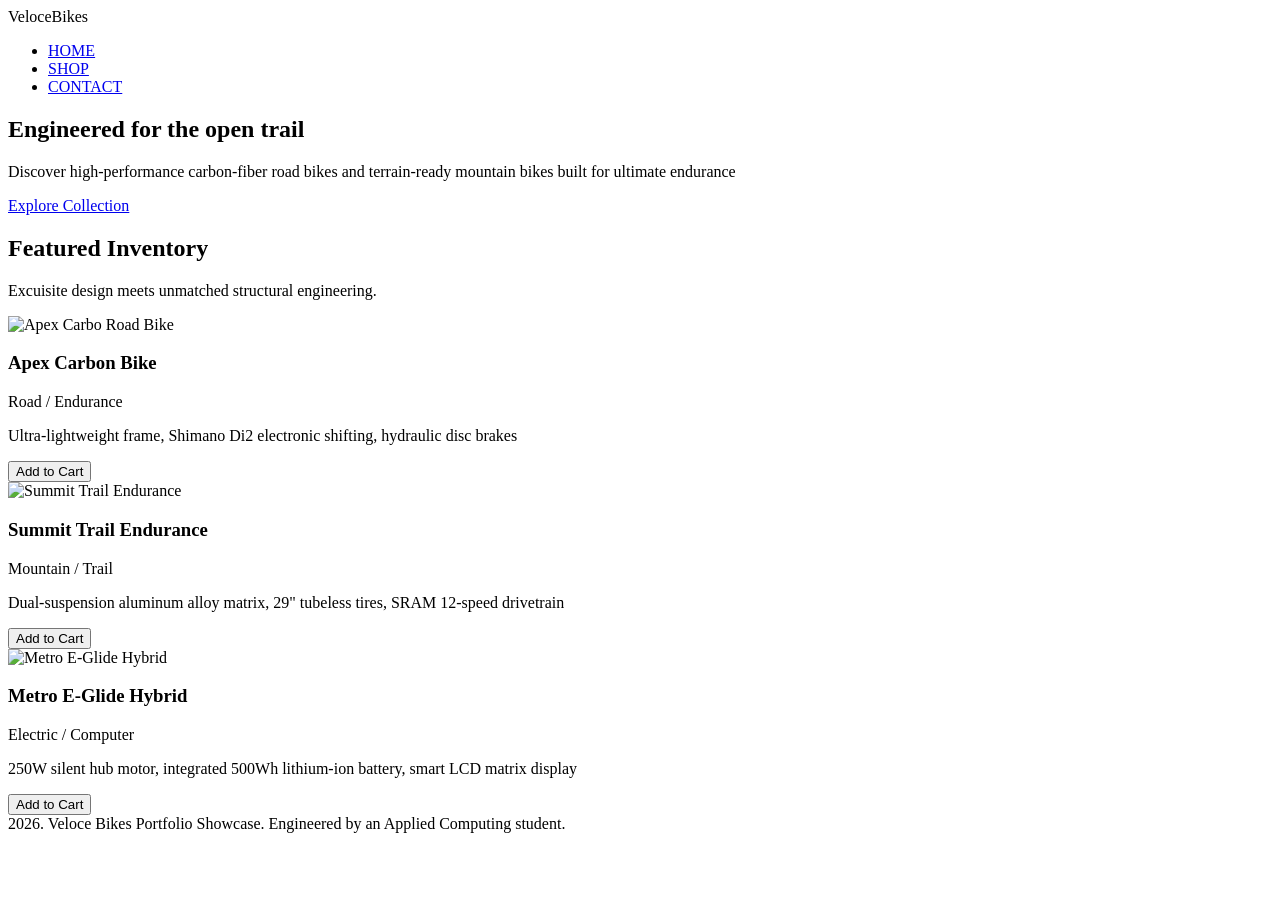
==== index.html @ 73d73b4e "Fixing file names and links for all files." ====
<!DOCTYPE html>
<html lang="en">
<head>
    <meta charset="UTF-8">
    <meta name="viewport" content="width=device-width, initial-scale=1.0">
    <title>Bike Page</title>
    <link rel="stylesheet" href="Styles.css">
</head>
<body>

    <!-- Navigation Header -->
    <header class="Navbar">
        <div- class="logo">Veloce<span>Bikes</span></div>
        <nav>
            <ul class="nav-links">
                <li><a href="#home">HOME</a></li>
                <li><a href="#shop">SHOP</a></li>
                <li><a href="#contact">CONTACT</a></li>
            </ul>
        </nav>
    </header>
    
    <!-- Hero Section -->
     <section id="home" class="hero">
        <div class="hero-content">
            <h1>Engineered for the open trail</h1>
            <p>Discover high-performance carbon-fiber road bikes and terrain-ready mountain bikes built for ultimate endurance</p>
            <a href="#shop" class="cta-btn">Explore Collection</a>
        </div>
     </section>

     <!-- Product Section -->
      <section id="shop" class="shop-section">
        <h2>Featured Inventory</h2>
        <p class="section-subtitle">Excuisite design meets unmatched structural engineering.</p>

        <div class="product-section">
             
            <!-- Bike 1 -->
             <div class="product-card">
                <img src="https://images.unsplash.com/photo-1532298229144-0ec0c57515c7?w=600&auto=format&fit=crop&q=60&ixlib=rb-4.1.0&ixid=M3wxMjA3fDB8MHxzZWFyY2h8Mnx8Um9hZCUyMGJpa2VzfGVufDB8fDB8fHww" alt="Apex Carbo Road Bike">
                <div class="card-details">
                    <h3>Apex Carbon Bike</h3>
                    <p class="category">Road / Endurance</p>
                    <p class="specs">Ultra-lightweight frame, Shimano Di2 electronic shifting, hydraulic disc brakes</p>
                    <button class="buy-btn" onclick="addtocart()">Add to Cart</button>
                </div>
             </div>   

            <!-- Bike 2 -->
             <div class="product-card">
                <img src="https://images.unsplash.com/photo-1673121414328-52eff37bc6d0?w=600&auto=format&fit=crop&q=60&ixlib=rb-4.1.0&ixid=M3wxMjA3fDB8MHxzZWFyY2h8Nnx8VHJhaWwlMjBiaWtlc3xlbnwwfHwwfHx8MA%3D%3D" alt="Summit Trail Endurance">
                <div class="card-details">
                    <h3>Summit Trail Endurance</h3>
                    <p class="category">Mountain / Trail</p>
                    <p class="specs">Dual-suspension aluminum alloy matrix, 29" tubeless tires, SRAM 12-speed drivetrain</p>
                    <button class="buy-btn" onclick="addtocart">Add to Cart</button>
                </div>
             </div>   

             <!-- Bike 3 -->
             <div class="product-card">
                <img src="https://images.unsplash.com/photo-1618987688327-dc0b28888fe4?w=600&auto=format&fit=crop&q=60&ixlib=rb-4.1.0&ixid=M3wxMjA3fDB8MHxzZWFyY2h8MjB8fGVsZWN0cmljJTIwYmlrZXxlbnwwfHwwfHx8MA%3D%3D" alt="Metro E-Glide Hybrid">
                <div class="card-details">
                    <h3>Metro E-Glide Hybrid</h3>
                    <p class="category">Electric / Computer</p>
                    <p class="specs">250W silent hub motor, integrated 500Wh lithium-ion battery, smart LCD matrix display</p>
                    <button class="buy-btn" onclick="addtocart">Add to Cart</button>
                </div>
             </div>   
        </div>
      </section>

      <!-- Footer -->
       <footer>
        2026. Veloce Bikes Portfolio Showcase. Engineered by an Applied Computing student.
       </footer>

       <!-- Interactive Section -->
        <script src="Index.js"></script>

</body>
</html>
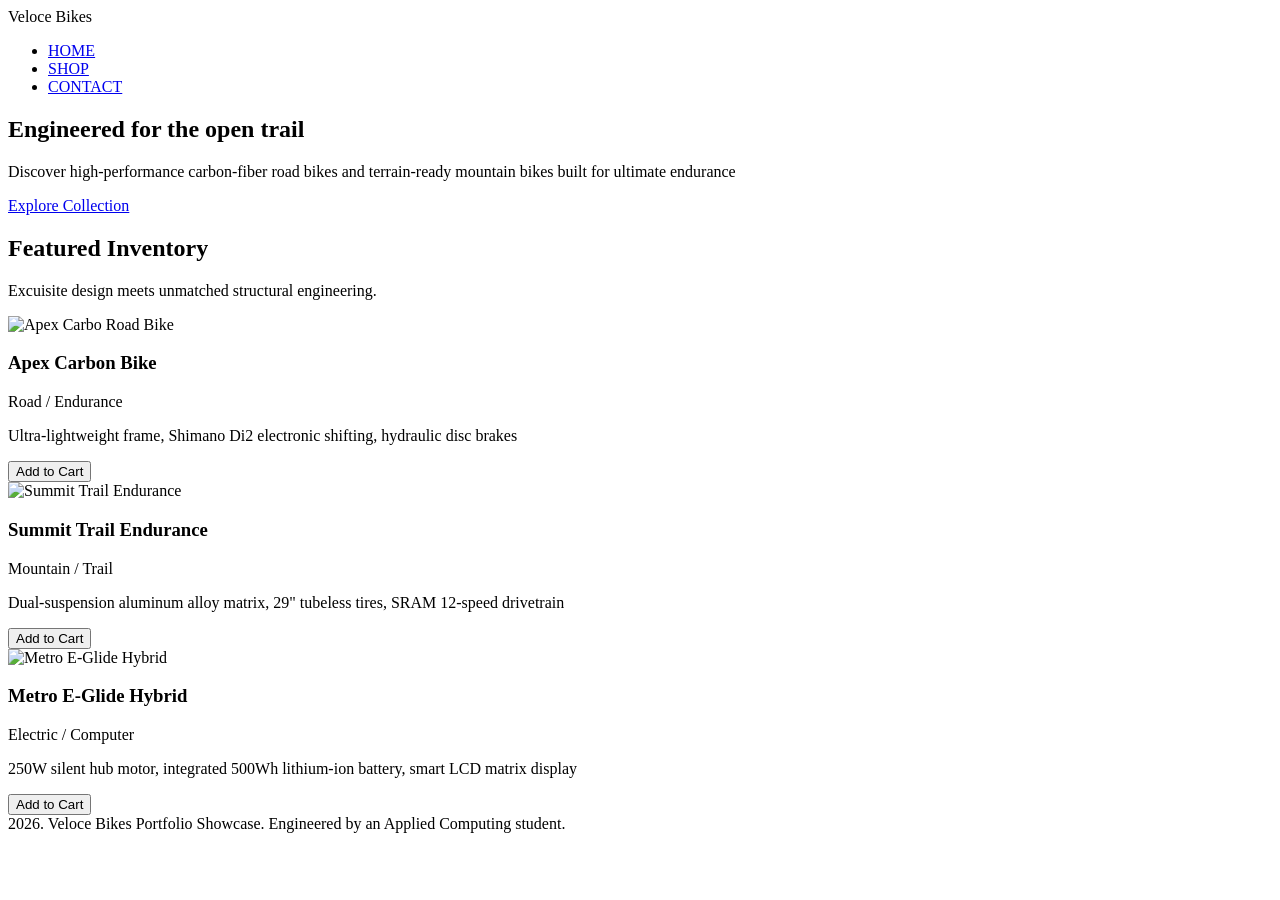
==== commit 5ca2b3fa: "Adding CSS styles and changes in logo." ====
--- a/index.html
+++ b/index.html
@@ -4,13 +4,13 @@
     <meta charset="UTF-8">
     <meta name="viewport" content="width=device-width, initial-scale=1.0">
     <title>Bike Page</title>
-    <link rel="stylesheet" href="Styles.css">
+    <link rel="stylesheet" href="styles.css">
 </head>
 <body>
 
     <!-- Navigation Header -->
     <header class="Navbar">
-        <div- class="logo">Veloce<span>Bikes</span></div>
+        <div- class="logo"><span>Veloce Bikes</span></div>
         <nav>
             <ul class="nav-links">
                 <li><a href="#home">HOME</a></li>
@@ -77,7 +77,7 @@
        </footer>
 
        <!-- Interactive Section -->
-        <script src="Index.js"></script>
+        <script src="index.js"></script>
 
 </body>
 </html>
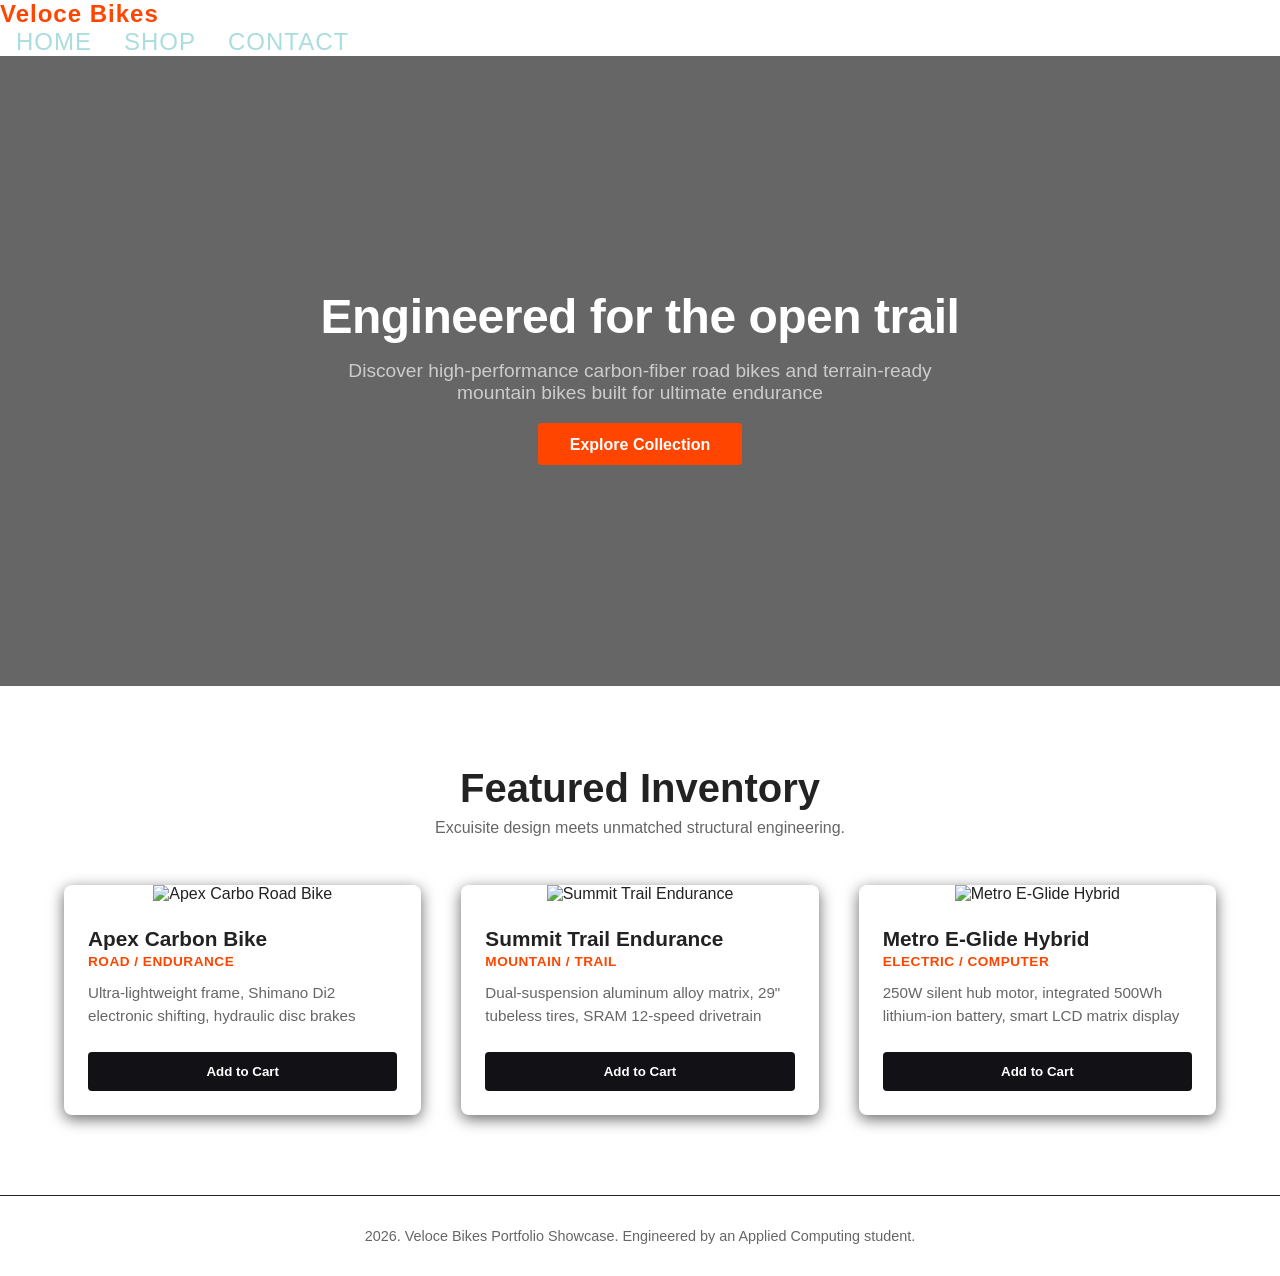
==== commit daff520a: "Trigger green tile to light up." ====
--- a/index.html
+++ b/index.html
@@ -79,5 +79,7 @@
        <!-- Interactive Section -->
         <script src="index.js"></script>
 
+        <!--Account fixing -->
+
 </body>
 </html>
--- a/styles.css
+++ b/styles.css
@@ -0,0 +1,201 @@
+/* Layout */
+*{
+    margin: 0;
+    padding: 0;
+    box-sizing: border-box;
+    font-family: 'Segoe UI', Tahoma, Geneva, Verdana, sans-serif;
+}
+
+body{
+    background-color: rgb(255, 255, 255);
+    color: rgb(34, 34, 34);
+    scroll-behavior: smooth;
+}
+
+/* Navigation header */
+.navbar{
+    display: flex;
+    justify-content: space-between;
+    align-items: center;
+    background-color: rgb(17, 17, 22);
+    padding: 1rem 5%;
+    position: sticky;
+    top: 0%;
+    z-index: 100;
+}
+
+.logo{
+    color: rgb(255, 255, 255);
+    font-size: 1.5rem;
+    font-weight: 800;
+    letter-spacing: 1px;
+}
+
+.logo span{
+    color: rgb(255, 69, 0);
+}
+
+.nav-links{
+    display: flex;
+    list-style: none;
+}
+
+.nav-links li a{
+    color: rgb(170, 221, 221);
+    text-decoration: none;
+    padding: 0.5rem 1rem;
+    font-weight: 500;
+    transition: colour 0.3s;
+}
+
+.nav-links li a:hover{
+    color: rgb(255, 69, 0);
+}
+
+.cart-btn{
+    background: transparent;
+    border: 2px solid rgb(255, 69, 0);
+    color: rgb(255, 69, 0);
+    padding: 0.5rem 1.2rem;
+    border-radius: 4px;
+    cursor: pointer;
+    font-weight: 600;
+    transition: all 0.3s;
+}
+
+.cart-btn:hover{
+    background-color: rgb(255, 69, 0);
+    color: rgb(255, 255, 255);
+}
+
+/* Hero Showcase */
+.hero{
+    background:  linear-gradient(rgba(0, 0, 0, 0.6), rgba(0, 0, 0, 0.6)), url(https://images.unsplash.com/photo-1677008921277-bfe6b91af50b?w=600&auto=format&fit=crop&q=60&ixlib=rb-4.1.0&ixid=M3wxMjA3fDB8MHxzZWFyY2h8NTB8fGVsZWN0cmljJTIwYmlrZSUyMHdhbGxwYXBlcnN8ZW58MHx8MHx8fDA%3D) center/cover no-repeat;
+    height: 70vh;
+    display: flex;
+    justify-content: center;
+    align-items: center;
+    text-align: center;
+    color: rgb(255, 255, 255);
+    padding: 0.1rem;
+}
+
+.hero-content h1{
+    font-size: 3rem;
+    margin-bottom: 1rem;
+    letter-spacing: -0.5px;
+}
+
+.hero-content p{
+    font-size: 1.2rem;
+    max-width: 600px;
+    margin: 0 auto 2rem auto;
+    color: rgb(204, 204, 204);
+}
+
+.cta-btn{
+    background-color: rgb(255, 69, 0);
+    color: rgb(255, 255, 255);
+    text-decoration: none;
+    padding: 0.8rem 2rem ;
+    border-radius: 4px;
+    font-weight: 600;
+    transition: bacground-colour 0.3s;
+}
+
+.cta-btn:hover{
+    background-color: rgb(224, 62, 0);
+}
+
+/* Product Section*/
+.shop-section{
+    padding: 5rem 5%;
+    text-align: center;
+}
+
+.shop-section h2{
+    font-size: 2.5rem;
+    margin-bottom: 0.5rem;
+}
+
+.section-subtitle{
+    color: rgb(102, 102, 102);
+    margin-bottom:  3rem;
+}
+
+/* Responsive Product Section */
+.product-section{
+    display: grid;
+    grid-template-columns: repeat(auto-fit, minmax(300px, 1fr));
+    gap: 2.5rem;
+}
+
+.product-card{
+    background-color: rgb(255, 255, 255);
+    border-radius: 8px;
+    overflow: hidden;
+    box-shadow: 0 4px 15px rgba(0, 0, 0, 0.6);
+    transition: transform 0.3s;
+}
+
+.product-card:hover{
+    transform: translateY(-5px);
+}
+
+.product-card img{
+    width: 100%;
+    height: 200px;
+    object-fit: cover;
+}
+
+.card-details{
+    padding: 1.5rem;
+    text-align: left;
+}
+
+.card-details h3{
+    font-size: 1.3rem;
+    margin-bottom: 0.2rem;
+}
+
+.category{
+    color: rgb(255, 69, 0);
+    font-size: 0.85rem;
+    font-weight: 700;
+    text-transform: uppercase;
+    margin-bottom: 0.8rem;
+    letter-spacing: 0.5px;
+}
+
+.specs{
+    color: rgb(102, 102, 102);
+    font-size: 0.95rem;
+    line-height: 1.5;
+    margin-bottom: 1.5rem;
+}
+
+.buy-btn{
+    width: 100%;
+    background-color: rgb(17, 17, 22);
+    color: rgb(255, 255, 255);
+    border: none;
+    padding: 0.75rem;
+    border-radius: 4px;
+    font-weight: 600;
+    cursor: pointer;
+    transition: background-colour 0.3s;
+}
+
+.buy-btn:hover{
+    background-color: rgb(255, 69, 0);
+}
+
+/* Footer */
+footer{
+    background-color: rgb(255, 255, 255);
+    color: rgb(102, 102, 102);
+    text-align: center;
+    padding: 2rem;
+    font-size: 0.9rem;
+    border-top: 1px solid rgb(34, 34, 34);
+}
